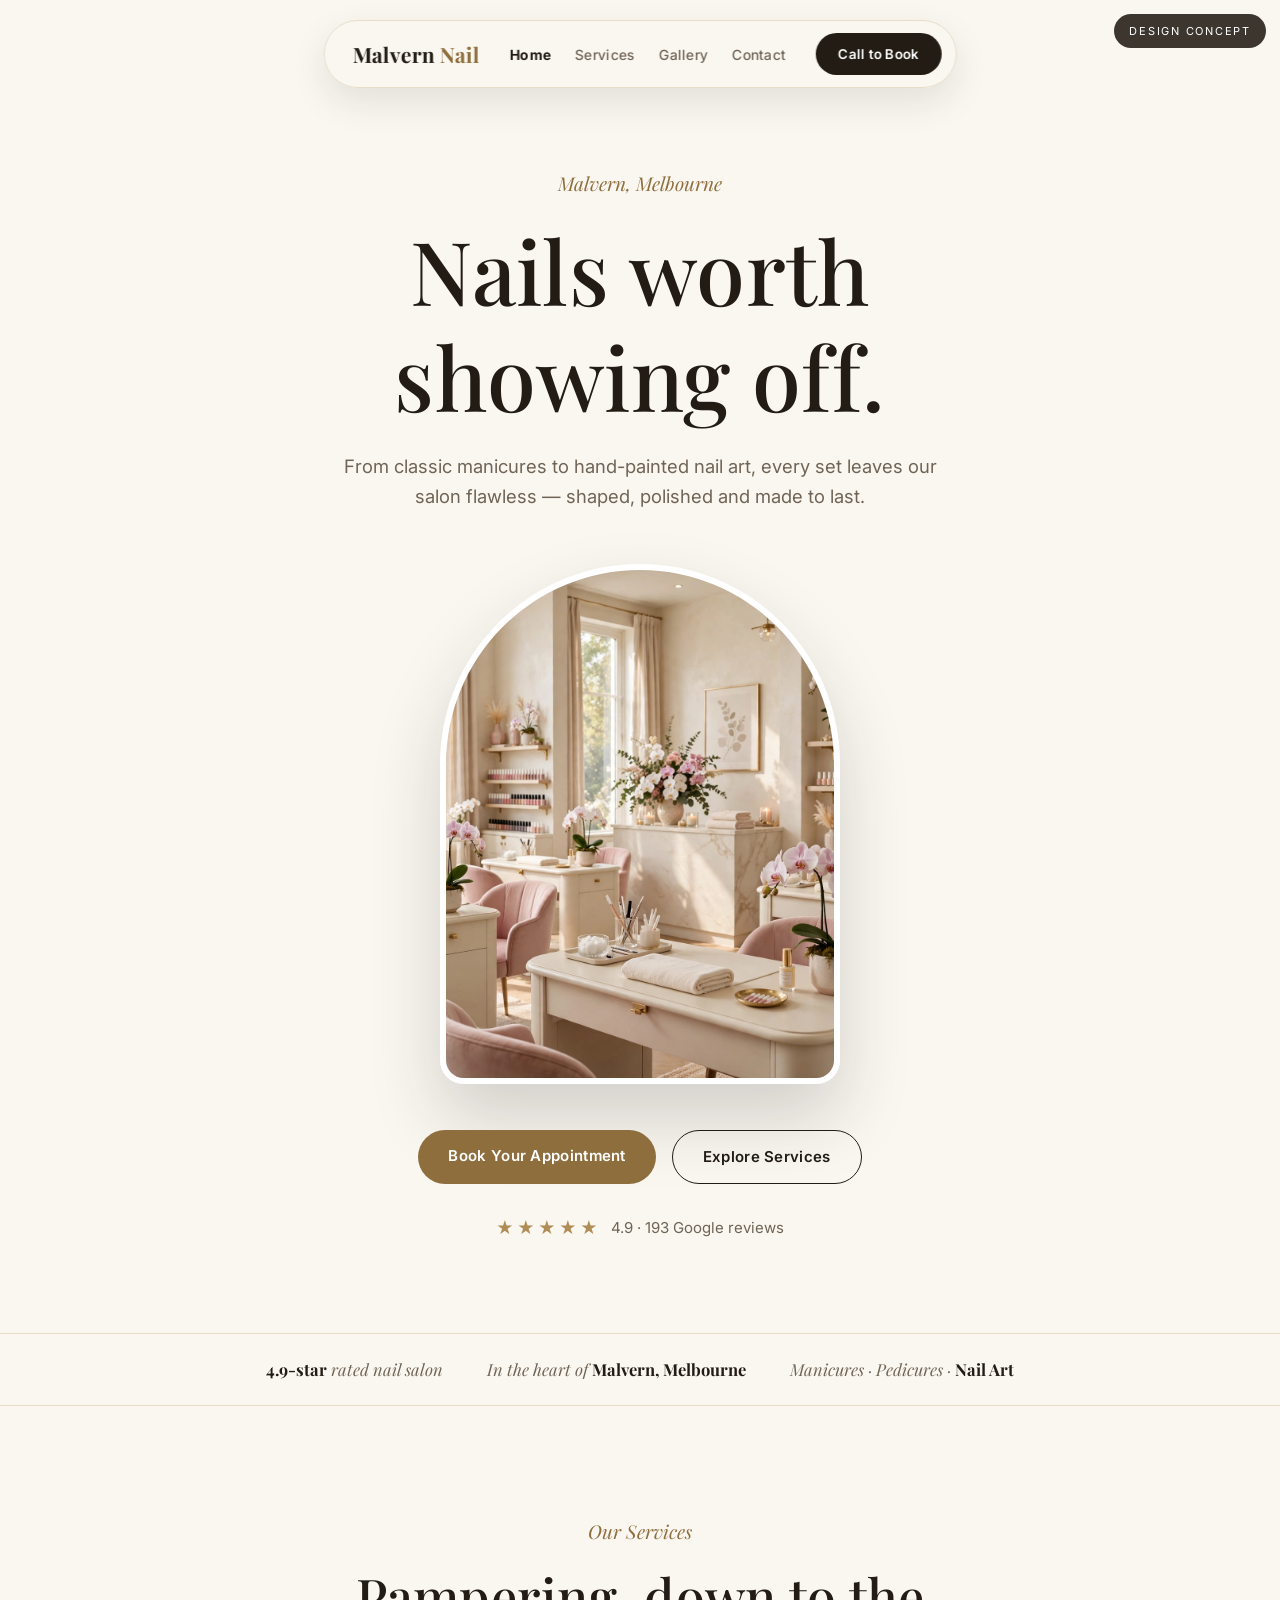
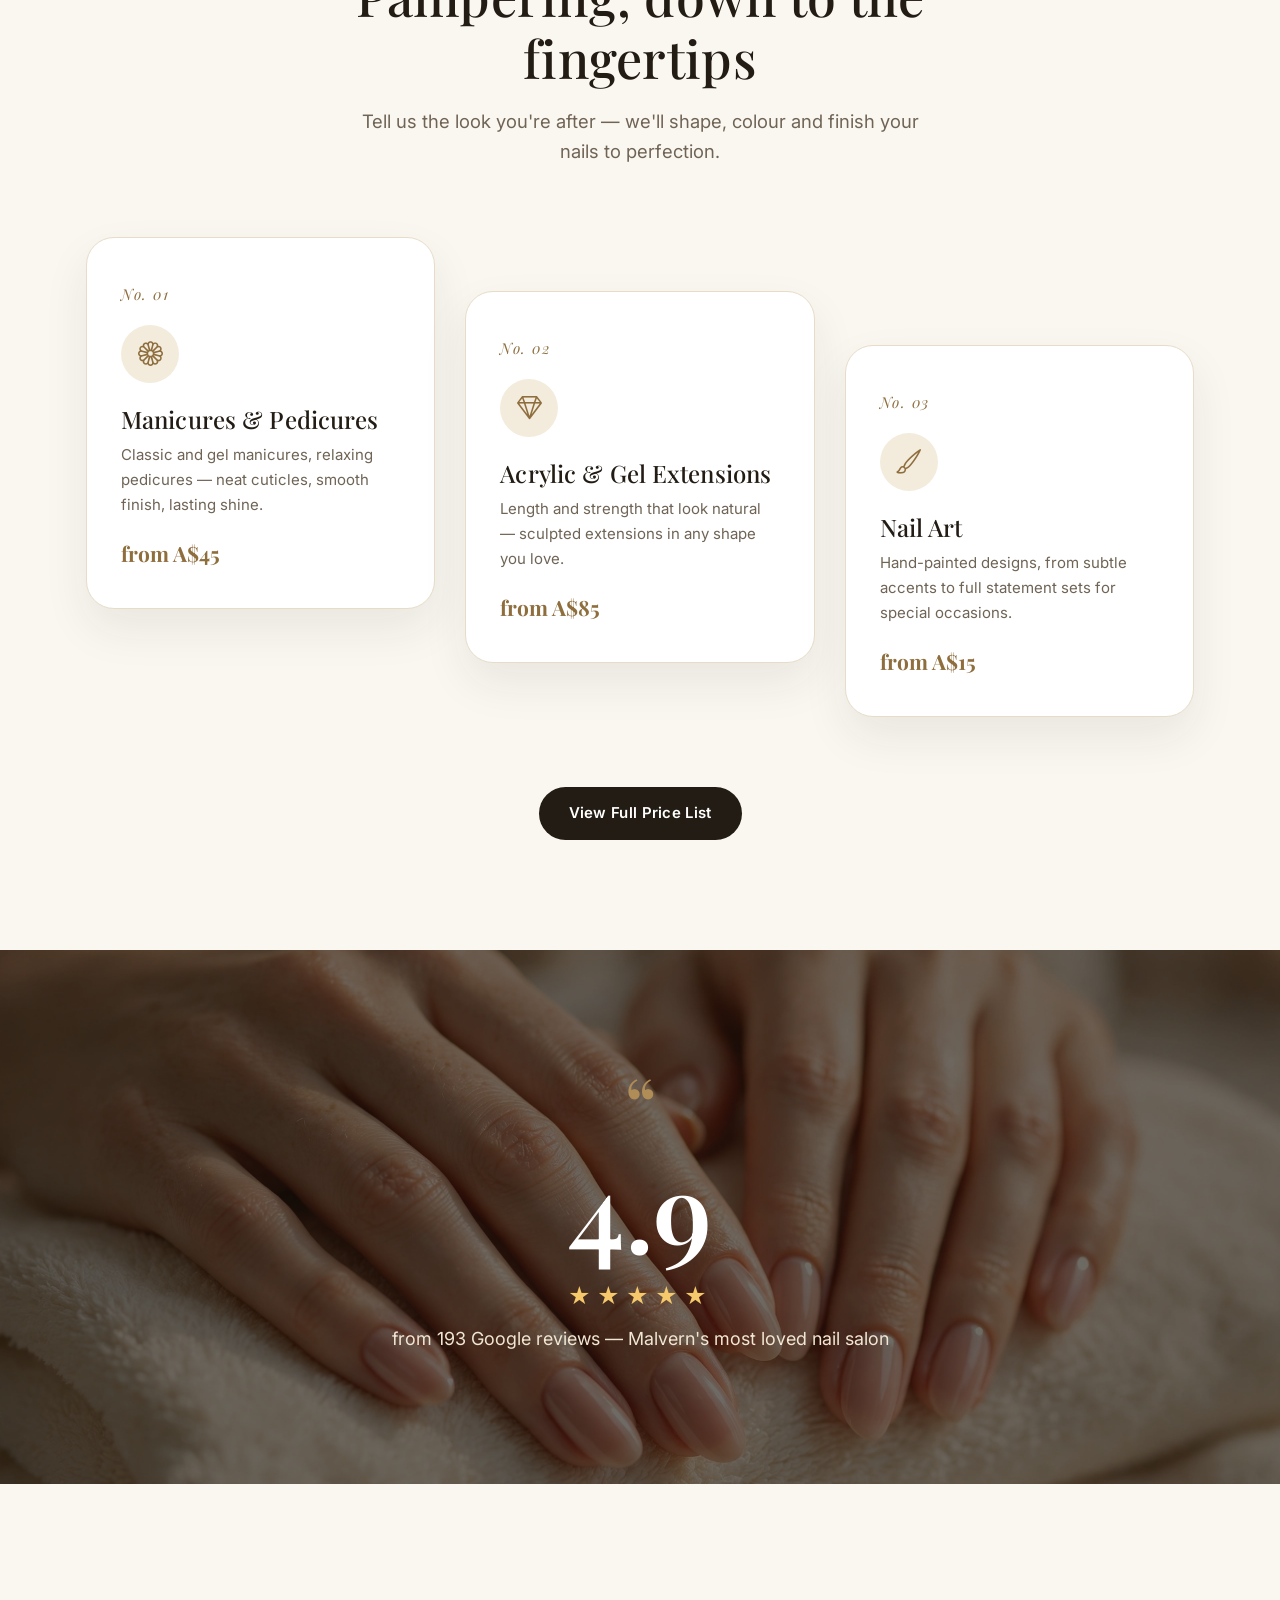
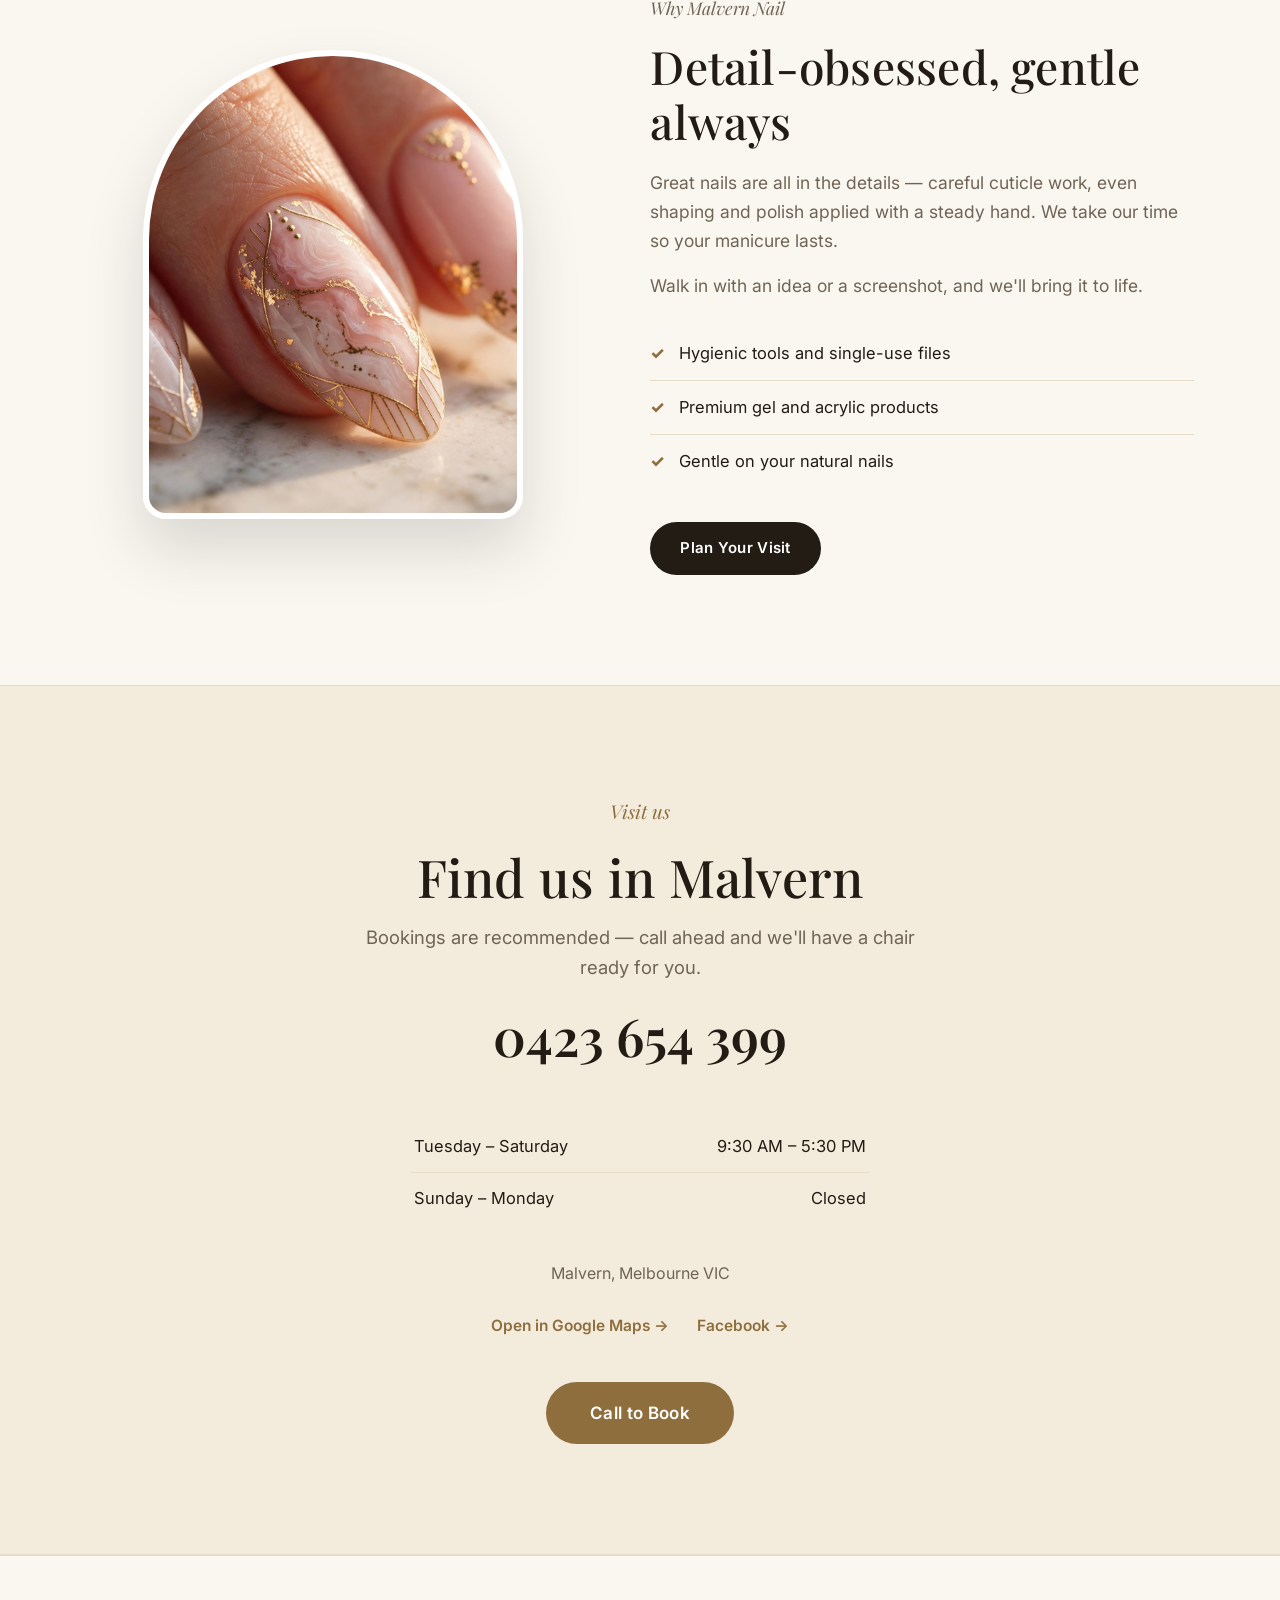
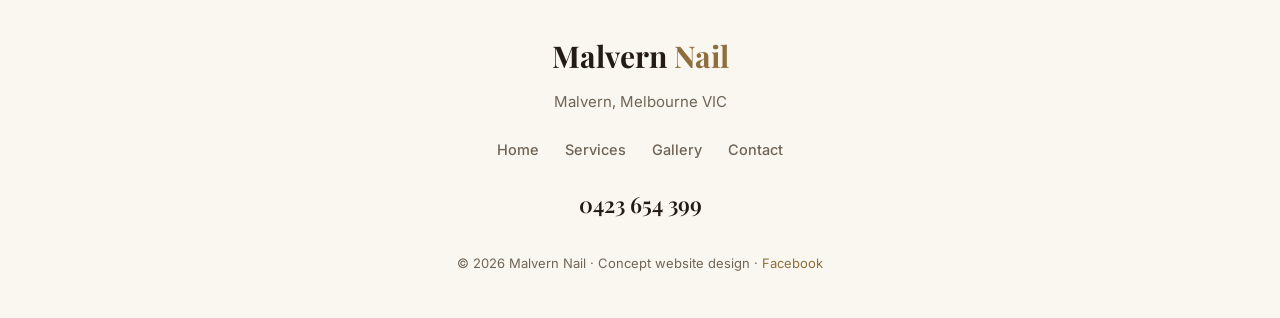
==== index.html @ 9b078637 "Demo website concept for Malvern Nail (Melbourne, VIC)" ====
<!DOCTYPE html>
<html lang="en">
<head>
<meta charset="UTF-8">
<meta name="viewport" content="width=device-width, initial-scale=1.0">
<title>Malvern Nail — Nail Salon in Malvern, Melbourne</title>
<meta name="description" content="Malvern Nail in Malvern, Melbourne — manicures, pedicures, acrylic & gel extensions and nail art. Rated 4.9 from 193 Google reviews. Call to book.">
<link rel="preconnect" href="https://fonts.googleapis.com">
<link rel="preconnect" href="https://fonts.gstatic.com" crossorigin>
<link href="https://fonts.googleapis.com/css2?family=Playfair+Display:ital,wght@0,500;0,600;0,700;1,500&family=Inter:wght@400;500;600;700&display=swap" rel="stylesheet">
<link rel="stylesheet" href="https://cdn.jsdelivr.net/npm/bootstrap-icons@1.11.3/font/bootstrap-icons.min.css">
<link rel="stylesheet" href="styles.css">
</head>
<body>
<div class="concept">Design concept</div>

<div class="pillnav">
  <a class="brand" href="index.html">Malvern <em>Nail</em></a>
  <nav>
    <a class="active" href="index.html">Home</a>
    <a href="services.html">Services</a>
    <a href="gallery.html">Gallery</a>
    <a href="contact.html">Contact</a>
  </nav>
  <button class="nav-toggle" type="button" aria-label="Open menu" aria-expanded="false"><i class="bi bi-list"></i></button>
  <a class="btn small" href="tel:+61423654399">Call to Book</a>
</div>

<header class="hero">
  <div class="narrow">
    <p class="eyebrow">Malvern, Melbourne</p>
    <h1>Nails worth showing off.</h1>
    <p class="lead">From classic manicures to hand-painted nail art, every set leaves our salon flawless — shaped, polished and made to last.</p>
  </div>
  <img class="arch" src="images/hero.webp" alt="Elegant interior of Malvern Nail salon">
  <div class="narrow">
    <div class="hero-cta">
      <a class="btn gold" href="tel:+61423654399">Book Your Appointment</a>
      <a class="btn" href="services.html" style="background:transparent;color:var(--charcoal);border:1.5px solid var(--charcoal)">Explore Services</a>
    </div>
    <p class="rating-line"><span class="stars">★★★★★</span> 4.9 · 193 Google reviews</p>
  </div>
</header>

<div class="strip">
  <div class="wrap">
    <span><strong>4.9-star</strong> rated nail salon</span>
    <span>In the heart of <strong>Malvern, Melbourne</strong></span>
    <span>Manicures · Pedicures · <strong>Nail Art</strong></span>
  </div>
</div>

<section class="sec">
  <div class="wrap">
    <div class="sec-head">
      <p class="eyebrow">Our Services</p>
      <h2>Pampering, down to the fingertips</h2>
      <p class="lead">Tell us the look you're after — we'll shape, colour and finish your nails to perfection.</p>
    </div>
    <div class="stagger">
      <div class="scard">
        <p class="num">No. 01</p>
        <div class="tile"><i class="bi bi-flower1"></i></div>
        <h3>Manicures &amp; Pedicures</h3>
        <p>Classic and gel manicures, relaxing pedicures — neat cuticles, smooth finish, lasting shine.</p>
        <span class="price">from A$45</span>
      </div>
      <div class="scard">
        <p class="num">No. 02</p>
        <div class="tile"><i class="bi bi-gem"></i></div>
        <h3>Acrylic &amp; Gel Extensions</h3>
        <p>Length and strength that look natural — sculpted extensions in any shape you love.</p>
        <span class="price">from A$85</span>
      </div>
      <div class="scard">
        <p class="num">No. 03</p>
        <div class="tile"><i class="bi bi-brush"></i></div>
        <h3>Nail Art</h3>
        <p>Hand-painted designs, from subtle accents to full statement sets for special occasions.</p>
        <span class="price">from A$15</span>
      </div>
    </div>
    <div class="center" style="margin-top:70px"><a class="btn" href="services.html">View Full Price List</a></div>
  </div>
</section>

<div class="band">
  <img class="bg" src="images/manicure.webp" alt="Manicure close-up at Malvern Nail">
  <div class="quote">
    <span class="qmark">&ldquo;</span>
    <div class="bignum">4.9</div>
    <div class="stars">★★★★★</div>
    <p>from 193 Google reviews — Malvern's most loved nail salon</p>
  </div>
</div>

<section class="sec">
  <div class="wrap split">
    <img class="arch-s" src="images/nailart.webp" alt="Hand-painted nail art at Malvern Nail">
    <div>
      <p class="eyebrow">Why Malvern Nail</p>
      <h2>Detail-obsessed, gentle always</h2>
      <p>Great nails are all in the details — careful cuticle work, even shaping and polish applied with a steady hand. We take our time so your manicure lasts.</p>
      <p>Walk in with an idea or a screenshot, and we'll bring it to life.</p>
      <ul class="checklist">
        <li><span class="tick">✓</span> Hygienic tools and single-use files</li>
        <li><span class="tick">✓</span> Premium gel and acrylic products</li>
        <li><span class="tick">✓</span> Gentle on your natural nails</li>
      </ul>
      <a class="btn" href="contact.html">Plan Your Visit</a>
    </div>
  </div>
</section>

<section class="sec visit" style="background:var(--cream);border-top:1px solid var(--line);border-bottom:1px solid var(--line)">
  <div class="narrow">
    <p class="eyebrow">Visit us</p>
    <h2>Find us in Malvern</h2>
    <p class="lead">Bookings are recommended — call ahead and we'll have a chair ready for you.</p>
    <a class="big-phone" href="tel:+61423654399">0423 654 399</a>
    <div class="hours-lines">
      <div><span>Tuesday – Saturday</span><span>9:30 AM – 5:30 PM</span></div>
      <div><span>Sunday – Monday</span><span>Closed</span></div>
    </div>
    <p style="color:var(--muted);font-size:16px">Malvern, Melbourne VIC</p>
    <div class="links">
      <a href="https://www.google.com/maps/search/?api=1&query=Malvern+Nail+Malvern+Melbourne+VIC" target="_blank" rel="noopener">Open in Google Maps →</a>
      <a href="https://m.facebook.com/Angela.de.nails" target="_blank" rel="noopener">Facebook →</a>
    </div>
    <div style="margin-top:44px"><a class="btn gold" href="tel:+61423654399" style="font-size:17px;padding:17px 44px">Call to Book</a></div>
  </div>
</section>

<footer class="site">
  <div class="fbrand">Malvern <em>Nail</em></div>
  <p style="color:var(--muted);font-size:15px">Malvern, Melbourne VIC</p>
  <nav class="fnav">
    <a href="index.html">Home</a><a href="services.html">Services</a>
    <a href="gallery.html">Gallery</a><a href="contact.html">Contact</a>
  </nav>
  <a class="fphone" href="tel:+61423654399">0423 654 399</a>
  <p class="copy">© 2026 Malvern Nail · Concept website design · <a href="https://m.facebook.com/Angela.de.nails" target="_blank" rel="noopener">Facebook</a></p>
</footer>
<script>
(function(){
  var btn=document.querySelector('.nav-toggle');
  var bar=document.querySelector('.pillnav');
  if(!btn||!bar)return;
  var icon=btn.querySelector('i');
  btn.addEventListener('click',function(){
    var open=bar.classList.toggle('open');
    btn.setAttribute('aria-expanded',open?'true':'false');
    btn.setAttribute('aria-label',open?'Close menu':'Open menu');
    if(icon)icon.className=open?'bi bi-x':'bi bi-list';
  });
})();
</script>
</body>
</html>
---- styles.css ----
/* Malvern Nail — "soft editorial" redesign
   Beauty lane: ivory #FAF7F1 + charcoal #221C14 + gold #B08D57 + blush #EAD9C6
   Playfair Display + Inter | Bootstrap Icons via CDN | never emoji */
:root{
  --ivory:#FAF7F1;
  --cream:#F3ECDD;
  --blush:#EAD9C6;
  --charcoal:#221C14;
  --muted:#6F6455;
  --gold:#B08D57;
  --gold-deep:#8F6E3E;
  --line:#E7DCC8;
  --white:#FFFFFF;
  --display:'Playfair Display',Georgia,serif;
  --body:'Inter',system-ui,-apple-system,sans-serif;
}
*{margin:0;padding:0;box-sizing:border-box}
html{scroll-behavior:smooth}
body{font-family:var(--body);background:var(--ivory);color:var(--charcoal);
  font-size:16.5px;line-height:1.65;-webkit-font-smoothing:antialiased;overflow-x:hidden}
h1,h2,h3{font-family:var(--display);font-weight:500;line-height:1.2;letter-spacing:.005em}
a{color:inherit}
img{display:block;max-width:100%}
.wrap{max-width:1160px;margin:0 auto;padding:0 26px}
.narrow{max-width:760px;margin:0 auto;padding:0 26px}

/* concept badge */
.concept{position:fixed;top:14px;right:14px;z-index:200;background:rgba(34,28,20,.88);color:#fff;
  font-size:11px;letter-spacing:.16em;text-transform:uppercase;padding:8px 15px;border-radius:999px}

/* ---- floating pill nav ---- */
.pillnav{position:fixed;top:20px;left:50%;transform:translateX(-50%);z-index:100;
  display:flex;align-items:center;gap:30px;
  background:rgba(250,247,241,.94);backdrop-filter:blur(14px);
  border:1px solid var(--line);border-radius:999px;
  padding:12px 14px 12px 28px;box-shadow:0 14px 36px rgba(34,28,20,.10);
  max-width:calc(100vw - 32px)}
.pillnav .brand{font-family:var(--display);font-size:21px;font-weight:700;text-decoration:none;white-space:nowrap}
.pillnav .brand em{font-style:normal;color:var(--gold-deep)}
.pillnav nav{display:flex;gap:24px;align-items:center}
.pillnav nav a{font-size:14px;font-weight:500;color:var(--muted);text-decoration:none;letter-spacing:.02em;white-space:nowrap}
.pillnav nav a:hover{color:var(--charcoal)}
.pillnav nav a.active{color:var(--charcoal);font-weight:700}
.btn{display:inline-block;background:var(--charcoal);color:#fff;text-decoration:none;font-weight:600;
  font-size:15px;padding:14px 30px;border-radius:999px;letter-spacing:.02em;border:none;cursor:pointer;
  transition:transform .22s,box-shadow .22s,background .22s;white-space:nowrap}
.btn:hover{background:var(--gold-deep);transform:translateY(-2px);box-shadow:0 12px 26px rgba(143,110,62,.28)}
.btn.gold{background:var(--gold-deep)}
.btn.gold:hover{background:var(--charcoal)}
.btn.small{padding:10px 22px;font-size:13.5px}
/* ---- mobile nav: hamburger button + dropdown panel (<=768px) ---- */
.nav-toggle{display:none}
@media(max-width:768px){
  .pillnav{gap:14px;padding:10px 12px 10px 22px;justify-content:space-between}
  .pillnav nav{display:none}
  .nav-toggle{display:flex;align-items:center;justify-content:center;flex:0 0 auto;
    width:44px;height:44px;border-radius:50%;background:var(--cream);
    border:1px solid var(--line);color:var(--charcoal);font-size:24px;cursor:pointer;
    transition:background .2s,color .2s}
  .nav-toggle:hover{background:var(--blush)}
  .pillnav.open nav{display:flex;flex-direction:column;align-items:stretch;gap:6px;
    position:absolute;top:calc(100% + 10px);left:0;right:0;
    background:rgba(250,247,241,.98);backdrop-filter:blur(14px);
    border:1px solid var(--line);border-radius:24px;padding:12px;
    box-shadow:0 20px 44px rgba(34,28,20,.16)}
  .pillnav.open nav a{font-size:16.5px;font-weight:500;padding:13px 20px;border-radius:16px;
    min-height:48px;display:flex;align-items:center}
  .pillnav.open nav a:hover{background:var(--cream)}
  .pillnav.open nav a.active{background:var(--cream);color:var(--charcoal);font-weight:700}
  /* mobile polish: watermark out of the nav's way, smaller headlines, bigger tap targets */
  .concept{top:auto;bottom:14px}
  .pillnav .btn.small{padding:13px 24px}
  .hero h1{font-size:clamp(38px,11.5vw,88px)}
  .arch{width:min(280px,64vw);margin:40px auto 36px}
  .band{padding:88px 22px}
  .masthead h1{font-size:clamp(34px,9.5vw,68px)}
  footer.site .fnav a{padding:13px 8px}
}

/* ---- type helpers ---- */
.eyebrow{font-family:var(--display);font-style:italic;font-size:19px;color:var(--gold-deep);margin-bottom:18px}
.sec{padding:110px 0}
.center{text-align:center}
.lead{font-size:18.5px;color:var(--muted);max-width:600px;margin:0 auto}

/* ---- hero: centered narrow + arch image ---- */
.hero{padding:168px 0 90px;text-align:center}
.hero h1{font-size:clamp(46px,7vw,88px);font-weight:500;max-width:760px;margin:0 auto 22px}
.arch{width:min(400px,78vw);aspect-ratio:3/3.9;object-fit:cover;
  border-radius:220px 220px 26px 26px;margin:52px auto 46px;
  box-shadow:0 34px 70px rgba(34,28,20,.18);border:6px solid #fff}
.hero-cta{display:flex;gap:16px;justify-content:center;flex-wrap:wrap;margin-bottom:30px}
.rating-line{display:inline-flex;align-items:center;gap:10px;font-size:15px;color:var(--muted)}
.rating-line .stars{color:var(--gold);letter-spacing:3px;font-size:17px}

/* thin editorial divider strip */
.strip{border-top:1px solid var(--line);border-bottom:1px solid var(--line);padding:22px 0}
.strip .wrap{display:flex;justify-content:center;gap:44px;flex-wrap:wrap}
.strip span{font-family:var(--display);font-style:italic;font-size:16.5px;color:var(--muted)}
.strip span strong{font-style:normal;color:var(--charcoal)}

/* ---- staggered overlapping service cards ---- */
.sec-head{text-align:center;max-width:640px;margin:0 auto 70px}
.sec-head h2{font-size:clamp(32px,4.4vw,52px);margin-bottom:16px}
.stagger{display:grid;grid-template-columns:repeat(3,1fr);gap:30px;align-items:start}
.scard{background:var(--white);border:1px solid var(--line);border-radius:28px;
  padding:44px 34px 38px;box-shadow:0 20px 46px rgba(34,28,20,.08);position:relative;
  transition:transform .25s,box-shadow .25s}
.scard:hover{transform:translateY(-6px);box-shadow:0 28px 56px rgba(34,28,20,.12)}
.scard:nth-child(2){margin-top:54px}
.scard:nth-child(3){margin-top:108px}
.scard .num{font-family:var(--display);font-style:italic;font-size:15px;color:var(--gold-deep);letter-spacing:.1em;margin-bottom:18px}
.scard .tile{width:58px;height:58px;border-radius:50%;background:var(--cream);
  display:flex;align-items:center;justify-content:center;margin-bottom:22px}
.scard .tile i{font-size:25px;color:var(--gold-deep);line-height:1}
.scard h3{font-size:24px;margin-bottom:10px}
.scard p{color:var(--muted);font-size:15px;margin-bottom:18px}
.scard .price{font-family:var(--display);font-size:21px;font-weight:700;color:var(--gold-deep)}
@media(max-width:860px){.stagger{grid-template-columns:1fr;max-width:440px;margin:0 auto}
  .scard:nth-child(2),.scard:nth-child(3){margin-top:0}}

/* ---- full-width image band with quote badge ---- */
.band{position:relative;color:#fff;text-align:center;overflow:hidden;padding:130px 26px}
.band .bg{position:absolute;inset:0;width:100%;height:100%;object-fit:cover}
.band::after{content:"";position:absolute;inset:0;background:rgba(24,18,10,.62)}
.quote{position:relative;z-index:2;max-width:620px;margin:0 auto}
.quote .qmark{font-family:var(--display);font-size:80px;line-height:.6;color:var(--gold);display:block;margin-bottom:26px}
.quote .bignum{font-family:var(--display);font-size:clamp(72px,9vw,110px);font-weight:600;line-height:1}
.quote .stars{color:#F5C86B;letter-spacing:6px;font-size:22px;margin:14px 0 10px}
.quote p{font-size:18px;color:#F0E6D2}

/* ---- editorial split ---- */
.split{display:grid;grid-template-columns:1fr 1.1fr;gap:70px;align-items:center}
@media(max-width:880px){.split{grid-template-columns:1fr;gap:44px}}
.split .arch-s{width:min(380px,80vw);aspect-ratio:3/3.7;object-fit:cover;
  border-radius:200px 200px 24px 24px;box-shadow:0 30px 60px rgba(34,28,20,.15);border:6px solid #fff;margin:0 auto}
.split h2{font-size:clamp(30px,3.8vw,46px);margin:14px 0 20px}
.split p{color:var(--muted);font-size:17.5px;margin-bottom:16px}
.checklist{list-style:none;margin:26px 0 34px}
.checklist li{padding:13px 0;border-bottom:1px solid var(--line);font-size:16.5px;display:flex;gap:14px;align-items:center}
.checklist li:last-child{border:none}
.checklist .tick{color:var(--gold-deep);font-weight:800}

/* ---- centered visit block ---- */
.visit{text-align:center}
.visit h2{font-size:clamp(32px,4.4vw,52px);margin-bottom:14px}
.hours-lines{max-width:460px;margin:36px auto;font-size:16.5px}
.hours-lines div{display:flex;justify-content:space-between;gap:16px;padding:12px 4px;border-bottom:1px solid var(--line)}
.hours-lines div:last-child{border:none}
.big-phone{font-family:var(--display);font-size:clamp(34px,5vw,52px);font-weight:600;
  color:var(--charcoal);text-decoration:none;display:inline-block;margin:10px 0 6px}
.big-phone:hover{color:var(--gold-deep)}
.visit .links{margin-top:26px;display:flex;gap:28px;justify-content:center;flex-wrap:wrap}
.visit .links a{color:var(--gold-deep);font-weight:600;text-decoration:none;font-size:15.5px}
.visit .links a:hover{text-decoration:underline}

/* ---- inner page masthead ---- */
.masthead{padding:170px 0 70px;text-align:center}
.masthead h1{font-size:clamp(40px,5.6vw,68px);max-width:720px;margin:0 auto 18px}

/* ---- editorial price list ---- */
.plist{max-width:780px;margin:0 auto}
.pcat{margin-bottom:72px}
.pcat-head{display:flex;align-items:baseline;gap:20px;margin-bottom:8px}
.pcat-head .pnum{font-family:var(--display);font-style:italic;color:var(--gold-deep);font-size:17px;white-space:nowrap}
.pcat-head h3{font-size:clamp(26px,3.4vw,36px)}
.pcat .psub{font-family:var(--display);font-style:italic;color:var(--muted);font-size:17px;margin-bottom:18px}
.prow{display:flex;align-items:flex-end;gap:14px;padding:17px 2px;border-bottom:1px solid var(--line)}
.prow:last-child{border:none}
.prow .pname{font-weight:600;font-size:16.5px}
.prow .pdesc{color:var(--muted);font-size:14px;margin-top:2px;font-weight:400}
.prow .dots{flex:1;border-bottom:2px dotted var(--line);margin-bottom:7px;min-width:30px}
.prow .from{font-family:var(--display);font-size:20px;font-weight:700;color:var(--gold-deep);white-space:nowrap}
.fineprint{text-align:center;color:var(--muted);font-size:13.5px;max-width:600px;margin:20px auto 0}
.fineprint a{color:var(--gold-deep);font-weight:600;text-decoration:none}

/* ---- editorial gallery ---- */
.egal{display:grid;grid-template-columns:1fr 1fr;gap:30px;align-items:start}
.egal figure{margin:0}
.egal figure:nth-child(even){margin-top:60px}
.egal img{width:100%;object-fit:cover;box-shadow:0 24px 54px rgba(34,28,20,.12);border:6px solid #fff}
.egal img.arch-t{border-radius:170px 170px 22px 22px;aspect-ratio:3/3.6}
.egal img.round-t{border-radius:24px;aspect-ratio:4/4.4}
.egal figcaption{font-family:var(--display);font-style:italic;color:var(--muted);
  font-size:16px;text-align:center;margin-top:16px}
@media(max-width:640px){.egal{grid-template-columns:1fr}.egal figure:nth-child(even){margin-top:0}
  .egal img{max-height:400px}}
@media(max-width:430px){.pillnav>a.btn{display:none}}

/* ---- contact rows ---- */
.crows{max-width:640px;margin:56px auto 0}
.crow{display:flex;gap:22px;align-items:flex-start;padding:26px 4px;border-bottom:1px solid var(--line);text-align:left}
.crow:last-child{border:none}
.crow .tile{flex:0 0 auto;width:52px;height:52px;border-radius:50%;background:var(--cream);
  display:flex;align-items:center;justify-content:center}
.crow .tile i{font-size:22px;color:var(--gold-deep);line-height:1}
.crow h3{font-size:21px;margin-bottom:6px}
.crow p{color:var(--muted);font-size:15.5px}
.crow p strong{color:var(--charcoal)}
.crow a.inline{color:var(--gold-deep);font-weight:600;text-decoration:none}
.crow a.inline:hover{text-decoration:underline}

/* ---- centered minimal footer ---- */
footer.site{border-top:1px solid var(--line);padding:76px 26px 44px;text-align:center;background:var(--ivory)}
footer.site .fbrand{font-family:var(--display);font-size:30px;font-weight:700;margin-bottom:8px}
footer.site .fbrand em{font-style:normal;color:var(--gold-deep)}
footer.site .fnav{display:flex;gap:26px;justify-content:center;flex-wrap:wrap;margin:24px 0}
footer.site .fnav a{font-size:14.5px;color:var(--muted);text-decoration:none;font-weight:500}
footer.site .fnav a:hover{color:var(--charcoal)}
footer.site .fphone{font-family:var(--display);font-size:22px;color:var(--charcoal);text-decoration:none;font-weight:600}
footer.site .fphone:hover{color:var(--gold-deep)}
footer.site .copy{margin-top:30px;font-size:13px;color:var(--muted)}
footer.site .copy a{color:var(--gold-deep);text-decoration:none}

@media(max-width:760px){.sec{padding:80px 0}.hero{padding-top:140px}}
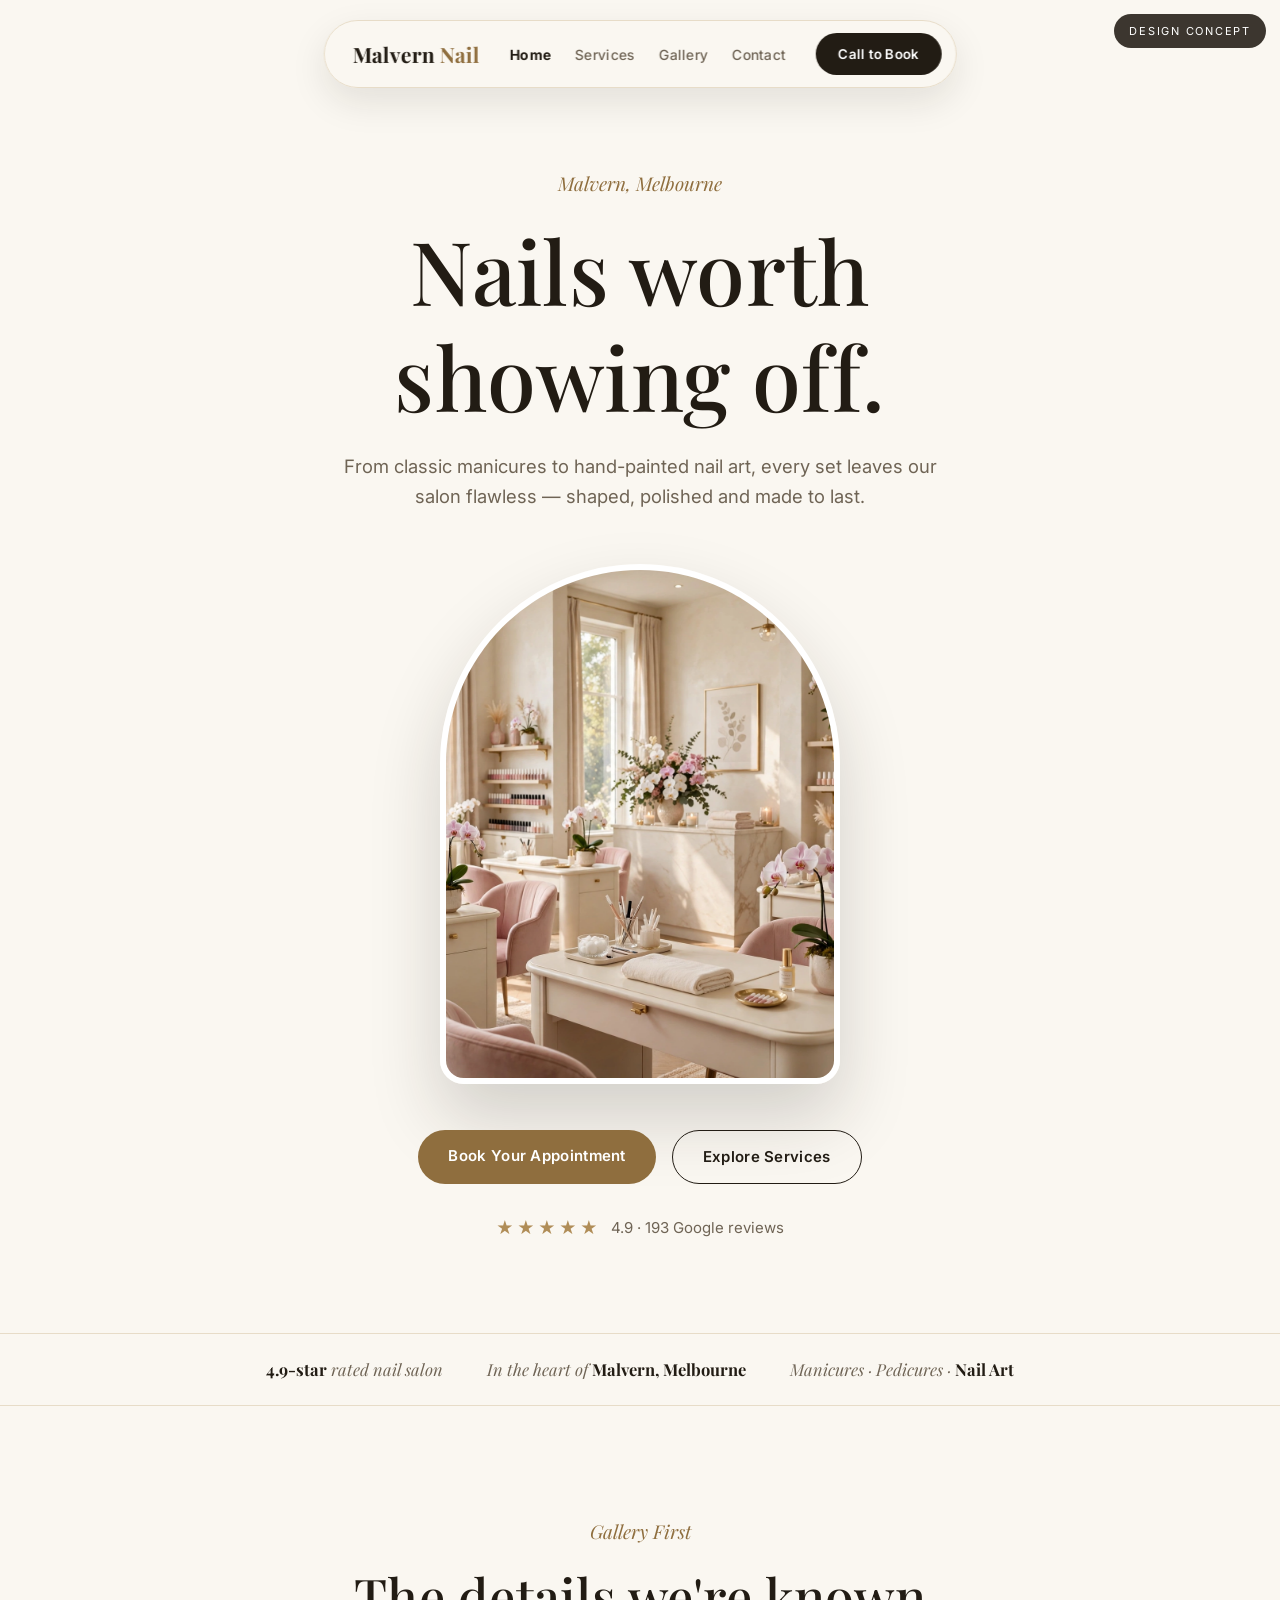
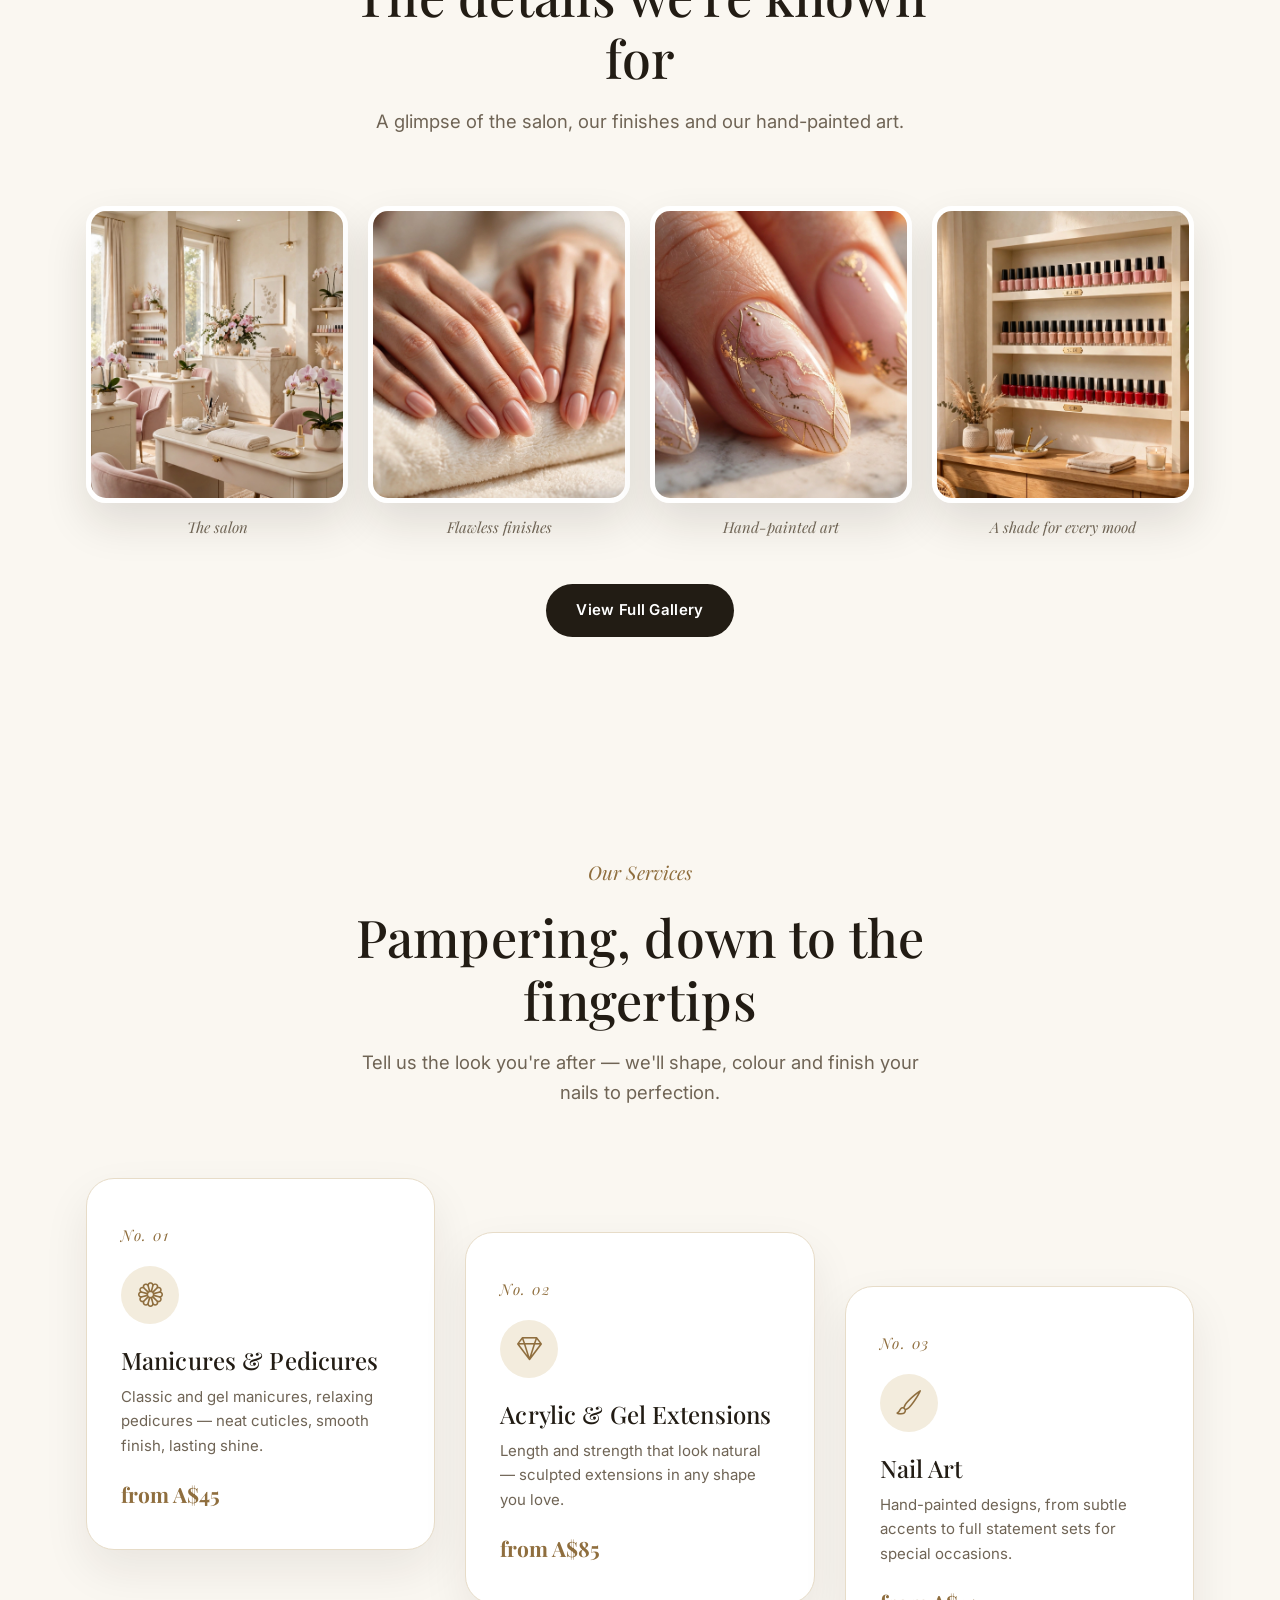
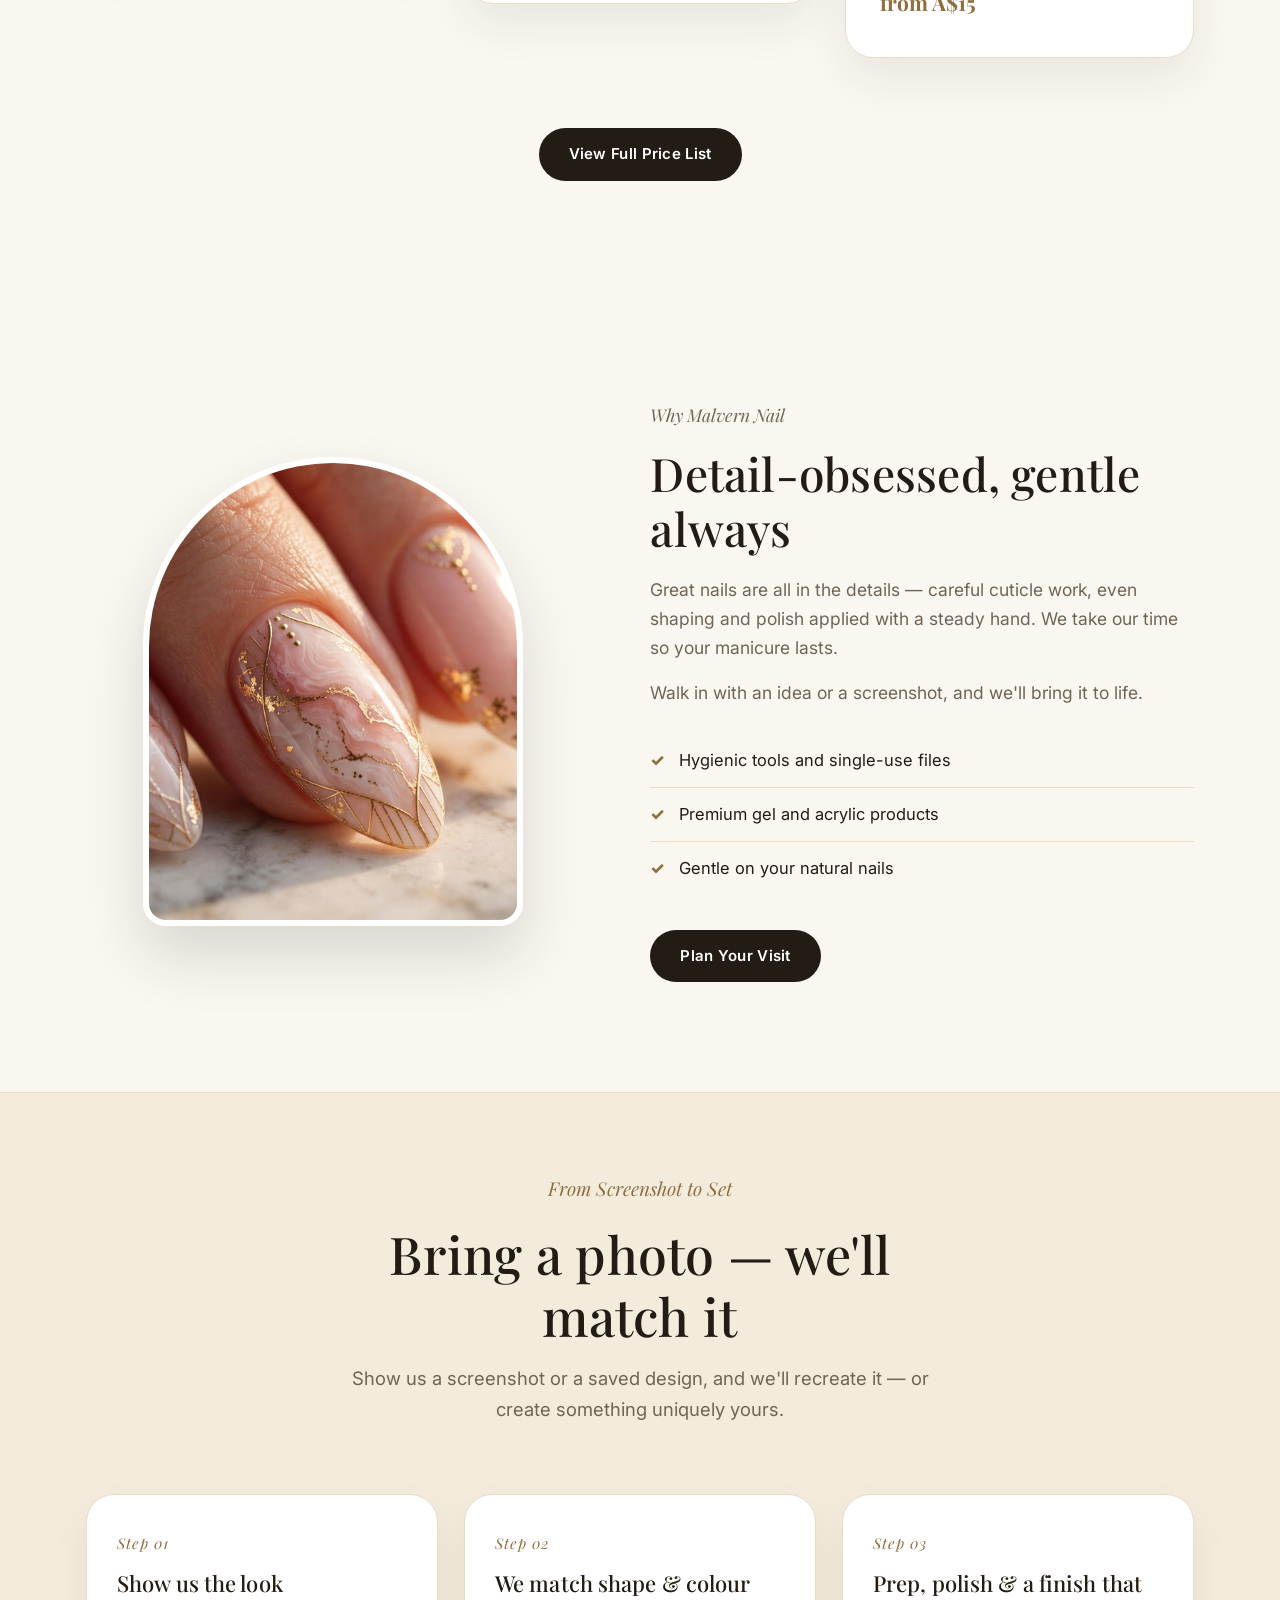
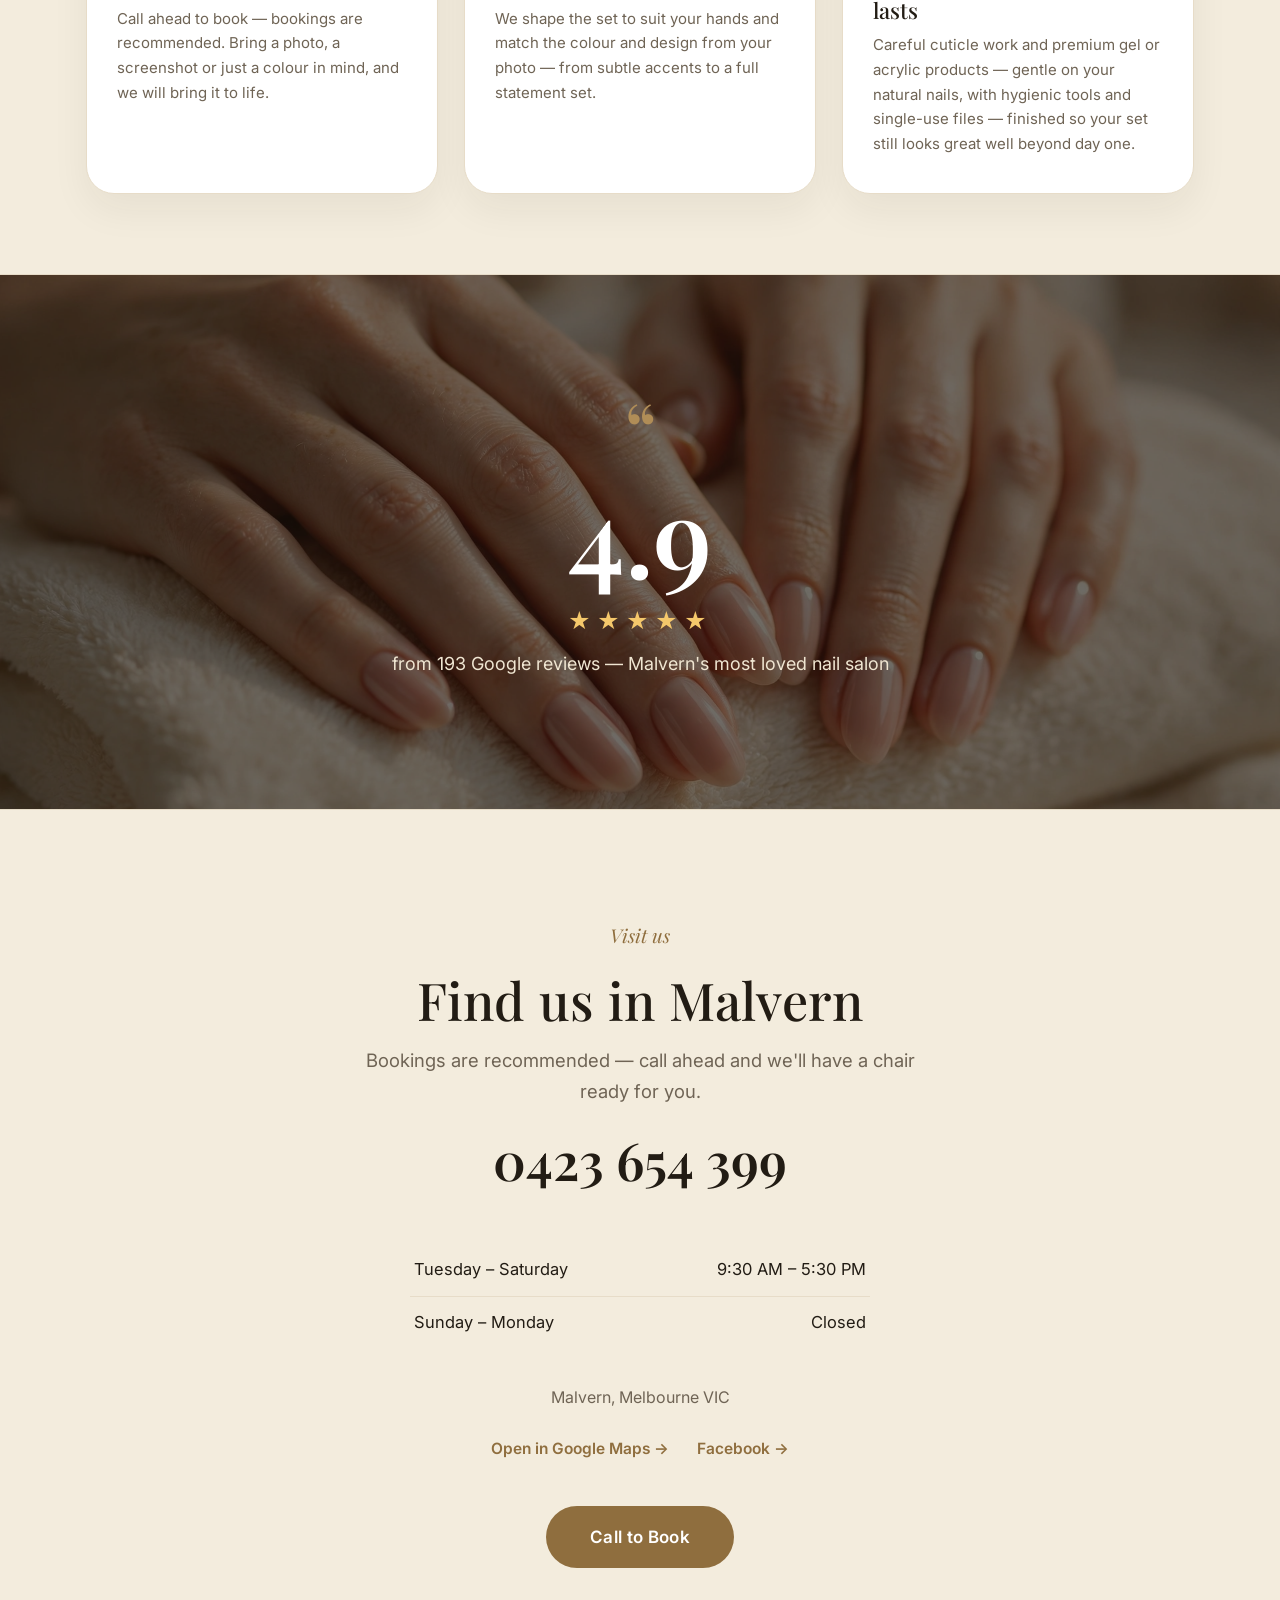
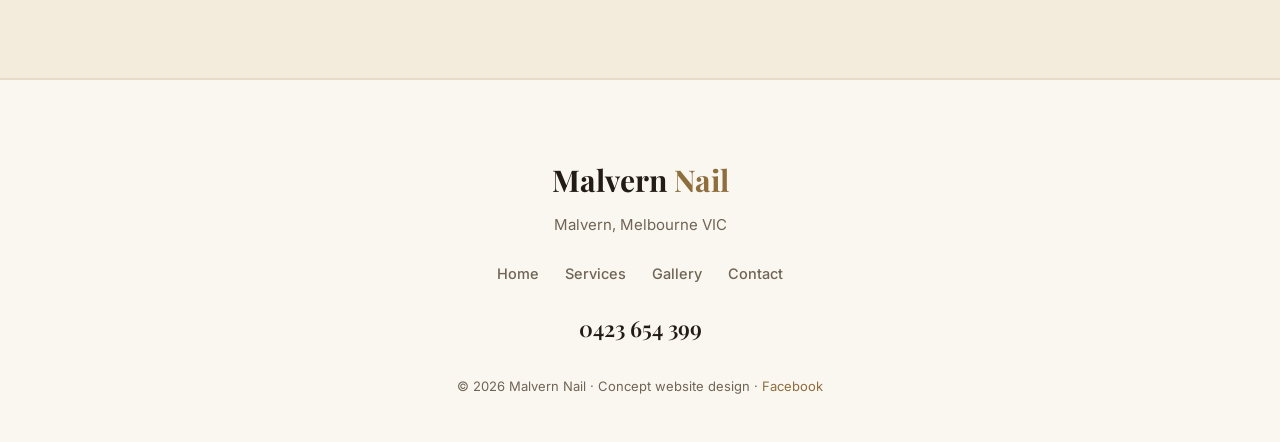
==== commit 8fea3d21: "Demo website concept for Malvern Nail (Melbourne, VIC)" ====
--- a/index.html
+++ b/index.html
@@ -50,6 +50,25 @@
   </div>
 </div>
 
+
+
+<section class="sec">
+  <div class="wrap">
+    <div class="sec-head">
+      <p class="eyebrow">Gallery First</p>
+      <h2>The details we're known for</h2>
+      <p class="lead">A glimpse of the salon, our finishes and our hand-painted art.</p>
+    </div>
+    <div class="gprev">
+      <figure><img src="images/hero.webp" alt="Malvern Nail salon interior"><figcaption>The salon</figcaption></figure>
+      <figure><img src="images/manicure.webp" alt="Manicure close-up at Malvern Nail"><figcaption>Flawless finishes</figcaption></figure>
+      <figure><img src="images/nailart.webp" alt="Hand-painted nail art at Malvern Nail"><figcaption>Hand-painted art</figcaption></figure>
+      <figure><img src="images/detail.webp" alt="Polish collection at Malvern Nail"><figcaption>A shade for every mood</figcaption></figure>
+    </div>
+    <div class="center" style="margin-top:44px"><a class="btn" href="gallery.html">View Full Gallery</a></div>
+  </div>
+</section>
+
 <section class="sec">
   <div class="wrap">
     <div class="sec-head">
@@ -84,15 +103,6 @@
   </div>
 </section>
 
-<div class="band">
-  <img class="bg" src="images/manicure.webp" alt="Manicure close-up at Malvern Nail">
-  <div class="quote">
-    <span class="qmark">&ldquo;</span>
-    <div class="bignum">4.9</div>
-    <div class="stars">★★★★★</div>
-    <p>from 193 Google reviews — Malvern's most loved nail salon</p>
-  </div>
-</div>
 
 <section class="sec">
   <div class="wrap split">
@@ -111,6 +121,35 @@
     </div>
   </div>
 </section>
+
+
+
+<section class="sec" style="background:var(--cream);border-top:1px solid var(--line);border-bottom:1px solid var(--line);padding-top:80px;padding-bottom:80px">
+  <div class="wrap">
+    <div class="sec-head">
+      <p class="eyebrow">From Screenshot to Set</p>
+      <h2>Bring a photo — we'll match it</h2>
+      <p class="lead">Show us a screenshot or a saved design, and we'll recreate it — or create something uniquely yours.</p>
+    </div>
+    <div class="steps3">
+      <div class="stepc"><p class="snum">Step 01</p><h3>Show us the look</h3><p>Call ahead to book — bookings are recommended. Bring a photo, a screenshot or just a colour in mind, and we will bring it to life.</p></div>
+      <div class="stepc"><p class="snum">Step 02</p><h3>We match shape &amp; colour</h3><p>We shape the set to suit your hands and match the colour and design from your photo — from subtle accents to a full statement set.</p></div>
+      <div class="stepc"><p class="snum">Step 03</p><h3>Prep, polish &amp; a finish that lasts</h3><p>Careful cuticle work and premium gel or acrylic products — gentle on your natural nails, with hygienic tools and single-use files — finished so your set still looks great well beyond day one.</p></div>
+    </div>
+  </div>
+</section>
+
+
+
+<div class="band">
+  <img class="bg" src="images/manicure.webp" alt="Manicure close-up at Malvern Nail">
+  <div class="quote">
+    <span class="qmark">&ldquo;</span>
+    <div class="bignum">4.9</div>
+    <div class="stars">★★★★★</div>
+    <p>from 193 Google reviews — Malvern's most loved nail salon</p>
+  </div>
+</div>
 
 <section class="sec visit" style="background:var(--cream);border-top:1px solid var(--line);border-bottom:1px solid var(--line)">
   <div class="narrow">
--- a/styles.css
+++ b/styles.css
@@ -213,3 +213,31 @@
 footer.site .copy a{color:var(--gold-deep);text-decoration:none}
 
 @media(max-width:760px){.sec{padding:80px 0}.hero{padding-top:140px}}
+
+/* --- Enrichment: highlights / story / experience / gallery preview / FAQ --- */
+.highlights{padding:56px 0 10px}
+.hl-grid{display:grid;grid-template-columns:repeat(4,1fr);gap:22px}
+.hl-card{background:var(--white);border:1px solid var(--line);border-radius:24px;padding:30px 24px;text-align:center;box-shadow:0 14px 34px rgba(34,28,20,.06)}
+.hl-card .tile{width:56px;height:56px;border-radius:50%;background:var(--cream);display:flex;align-items:center;justify-content:center;margin:0 auto 16px}
+.hl-card .tile i{font-size:24px;color:var(--gold-deep)}
+.hl-card h3{font-size:19px;margin-bottom:8px}
+.hl-card p{color:var(--muted);font-size:14.5px}
+@media(max-width:900px){.hl-grid{grid-template-columns:1fr 1fr}}
+@media(max-width:520px){.hl-grid{grid-template-columns:1fr}}
+.story-img{width:min(380px,80vw);aspect-ratio:3/3.7;object-fit:cover;border-radius:24px;box-shadow:0 30px 60px rgba(34,28,20,.15);border:6px solid #fff;margin:0 auto}
+.steps3{display:grid;grid-template-columns:repeat(3,1fr);gap:26px}
+.stepc{background:var(--white);border:1px solid var(--line);border-radius:28px;padding:36px 30px;box-shadow:0 16px 38px rgba(34,28,20,.06)}
+.stepc .snum{font-family:var(--display);font-style:italic;color:var(--gold-deep);font-size:15px;letter-spacing:.08em;margin-bottom:14px}
+.stepc h3{font-size:22px;margin-bottom:10px}
+.stepc p{color:var(--muted);font-size:15px}
+@media(max-width:860px){.steps3{grid-template-columns:1fr;max-width:440px;margin:0 auto}}
+.gprev{display:grid;grid-template-columns:repeat(4,1fr);gap:20px}
+.gprev figure{margin:0}
+.gprev img{width:100%;height:auto;aspect-ratio:3/3.4;object-fit:cover;border-radius:20px;border:5px solid #fff;box-shadow:0 20px 44px rgba(34,28,20,.12)}
+.gprev figcaption{font-family:var(--display);font-style:italic;color:var(--muted);font-size:15px;text-align:center;margin-top:12px}
+@media(max-width:860px){.gprev{grid-template-columns:1fr 1fr}}
+.faq-list{max-width:760px;margin:0 auto;text-align:left}
+.faq-item{border-bottom:1px solid var(--line);padding:26px 0}
+.faq-item h3{font-size:21px;margin-bottom:8px}
+.faq-item p{color:var(--muted);font-size:16px}
+
